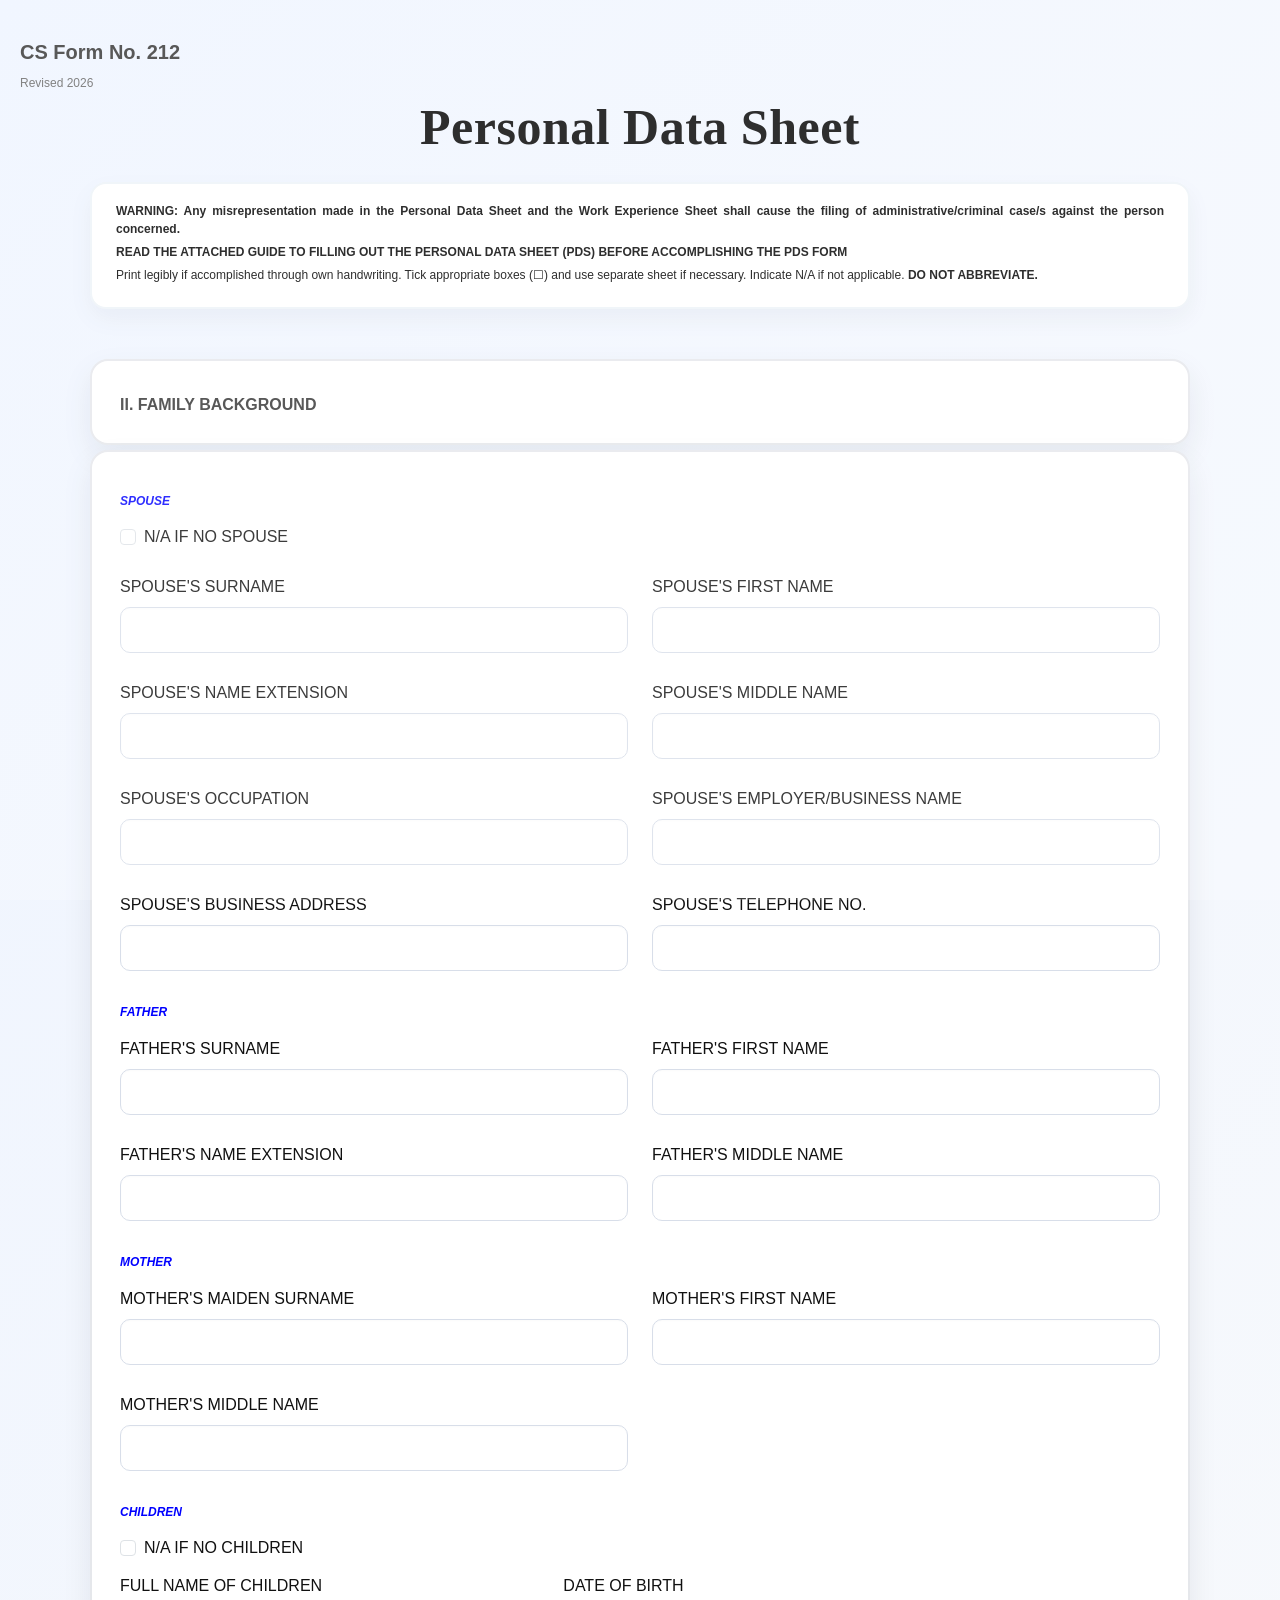
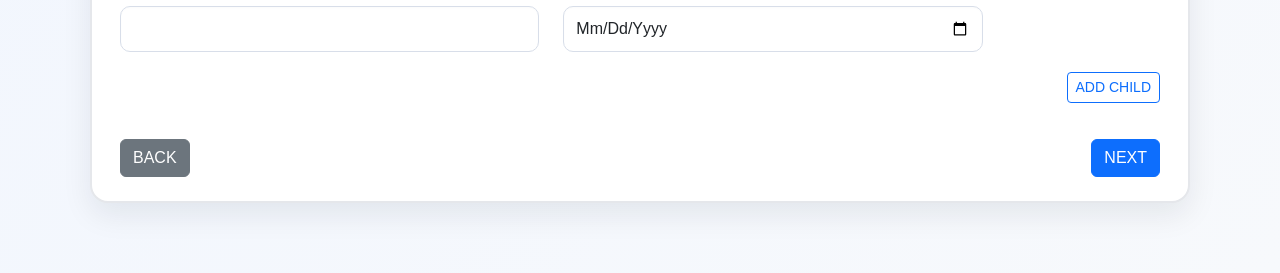
==== family.html @ dc4e7af7 "ds" ====
<!doctype html>
<html lang="en">
  <head>
    <meta charset="UTF-8" />
    <meta name="viewport" content="width=device-width, initial-scale=1.0" />
    <link rel="stylesheet" href="bootstrap/bootstrap.min.css" />
    <link rel="stylesheet" href="style.css" />
    <title>Family Background</title>
  </head>

  <body>
    <div class="container.text">
      <h1 class="h1">CS Form No. 212</h1>
      <p class="p1">Revised 2026</p>
    </div>

    <div class="title">
      <h2 class="title">Personal Data Sheet</h2>
    </div>

    <div class="warning">
      <p class="p1" style="font-weight: bold; color: black">
        WARNING: Any misrepresentation made in the Personal Data Sheet and the
        Work Experience Sheet shall cause the filing of administrative/criminal
        case/s against the person concerned.
      </p>
      <p class="p1" style="font-weight: bold; color: black">
        READ THE ATTACHED GUIDE TO FILLING OUT THE PERSONAL DATA SHEET (PDS)
        BEFORE ACCOMPLISHING THE PDS FORM
      </p>
      <p class="p1" style="color: black">
        Print legibly if accomplished through own handwriting. Tick appropriate
        boxes (☐) and use separate sheet if necessary. Indicate N/A if not
        applicable. <span style="font-weight: bold">DO NOT ABBREVIATE.</span>
      </p>
    </div>

    <div class="container text">
      <h3 class="h3">II. FAMILY BACKGROUND</h3>
    </div>

    <div class="container form-container">
      <h1 class="remark">SPOUSE</h1>
      <div class="row mb-3">
        <div class="col-md-12">
          <div class="form-check">
            <input class="form-check-input" type="checkbox" id="noSpouse" />
            <label class="form-check-label" for="noSpouse"
              >N/A IF NO SPOUSE</label
            >
          </div>
        </div>
      </div>

      <div class="row">
        <div class="col-md-6">
          <div class="mb-3">
            <label for="spouseSurname" class="form-label"
              >SPOUSE'S SURNAME</label
            >
            <input
              type="text"
              class="form-control spouse-field"
              id="spouseSurname"
            />
          </div>
        </div>
        <div class="col-md-6">
          <div class="mb-3">
            <label for="spouseFirstName" class="form-label"
              >SPOUSE'S FIRST NAME</label
            >
            <input
              type="text"
              class="form-control spouse-field"
              id="spouseFirstName"
            />
          </div>
        </div>
      </div>

      <div class="row">
        <div class="col-md-6">
          <div class="mb-3">
            <label for="spouseNameExtension" class="form-label"
              >SPOUSE'S NAME EXTENSION</label
            >
            <input
              type="text"
              class="form-control spouse-field"
              id="spouseNameExtension"
            />
          </div>
        </div>
        <div class="col-md-6">
          <div class="mb-3">
            <label for="spouseMiddleName" class="form-label"
              >SPOUSE'S MIDDLE NAME</label
            >
            <input
              type="text"
              class="form-control spouse-field"
              id="spouseMiddleName"
            />
          </div>
        </div>
      </div>

      <div class="row">
        <div class="col-md-6">
          <div class="mb-3">
            <label for="spouseOccupation" class="form-label"
              >SPOUSE'S OCCUPATION</label
            >
            <input
              type="text"
              class="form-control spouse-field"
              id="spouseOccupation"
            />
          </div>
        </div>
        <div class="col-md-6">
          <div class="mb-3">
            <label for="spouseEmployer" class="form-label"
              >SPOUSE'S EMPLOYER/BUSINESS NAME</label
            >
            <input
              type="text"
              class="form-control spouse-field"
              id="spouseEmployer"
            />
          </div>
        </div>
      </div>

      <div class="row">
        <div class="col-md-6">
          <div class="mb-3">
            <label for="spouseBusinessAddress" class="form-label"
              >SPOUSE'S BUSINESS ADDRESS</label
            >
            <input
              type="text"
              class="form-control spouse-field"
              id="spouseBusinessAddress"
            />
          </div>
        </div>
        <div class="col-md-6">
          <div class="mb-3">
            <label for="spouseTelephone" class="form-label"
              >SPOUSE'S TELEPHONE NO.</label
            >
            <input
              type="number"
              class="form-control spouse-field"
              id="spouseTelephone"
            />
          </div>
        </div>
      </div>

      <h1 class="remark">FATHER</h1>
      <div class="row">
        <div class="col-md-6">
          <div class="mb-3">
            <label for="fatherSurname" class="form-label"
              >FATHER'S SURNAME</label
            >
            <input type="text" class="form-control" id="fatherSurname" />
          </div>
        </div>
        <div class="col-md-6">
          <div class="mb-3">
            <label for="fatherFirstName" class="form-label"
              >FATHER'S FIRST NAME</label
            >
            <input type="text" class="form-control" id="fatherFirstName" />
          </div>
        </div>
      </div>

      <div class="row">
        <div class="col-md-6">
          <div class="mb-3">
            <label for="fatherNameExtension" class="form-label"
              >FATHER'S NAME EXTENSION</label
            >
            <input type="text" class="form-control" id="fatherNameExtension" />
          </div>
        </div>
        <div class="col-md-6">
          <div class="mb-3">
            <label for="fatherMiddleName" class="form-label"
              >FATHER'S MIDDLE NAME</label
            >
            <input type="text" class="form-control" id="fatherMiddleName" />
            <i
              class="bi bi-exclamation-triangle-fill input-warning"
              id="fatherMiddleName"
              data-bs-toggle="tooltip"
              data-bs-placement="top"
              title="Please fill out this field"
            >
            </i>
          </div>
        </div>
      </div>

      <h1 class="remark">MOTHER</h1>
      <div class="row">
        <div class="col-md-6">
          <div class="mb-3">
            <label for="motherMaidenSurname" class="form-label"
              >MOTHER'S MAIDEN SURNAME</label
            >
            <input type="text" class="form-control" id="motherMaidenSurname" />
          </div>
        </div>
        <div class="col-md-6">
          <div class="mb-3">
            <label for="motherFirstName" class="form-label"
              >MOTHER'S FIRST NAME</label
            >
            <input type="text" class="form-control" id="motherFirstName" />
          </div>
        </div>
      </div>

      <div class="row">
        <div class="col-md-6">
          <div class="mb-3">
            <label for="motherMiddleName" class="form-label"
              >MOTHER'S MIDDLE NAME</label
            >
            <input type="text" class="form-control" id="motherMiddleName" />
          </div>
        </div>
      </div>

      <h1 class="remark">CHILDREN</h1>
      <div class="row mb-3">
        <div class="col-md-12">
          <div class="form-check">
            <input class="form-check-input" type="checkbox" id="noChildren" />
            <label class="form-check-label" for="noChildren"
              >N/A IF NO CHILDREN</label
            >
          </div>
        </div>
      </div>

      <div id="childrenContainer">
        <div class="child-entry row mb-3" data-base="true">
          <div class="col-md-5">
            <div class="mb-3">
              <label for="childFullName" class="form-label"
                >FULL NAME OF CHILDREN</label
              >
              <input
                type="text"
                class="form-control child-field"
                id="childFullName"
              />
            </div>
          </div>
          <div class="col-md-5">
            <div class="mb-3">
              <label for="childDateOfBirth" class="form-label"
                >DATE OF BIRTH</label
              >
              <input
                type="date"
                class="form-control child-field"
                id="childDateOfBirth"
              />
            </div>
          </div>
        </div>
      </div>

      <div class="row mb-3">
        <div class="col-md-12 d-flex justify-content-end">
          <button
            type="button"
            class="btn btn-outline-primary btn-sm"
            id="addChildBtn"
          >
            ADD CHILD
          </button>
        </div>
      </div>

      <div class="row mt-4">
        <div class="col-md-6">
          <a href="personal.html" class="btn btn-secondary">BACK</a>
        </div>
        <div class="col-md-6 d-flex justify-content-end">
          <a href="education.html" class="btn btn-primary" id="nextButton1"
            >NEXT</a
          >
        </div>
      </div>
    </div>

    <script src="https://code.jquery.com/jquery-3.7.1.min.js"></script>
    <script src="bootstrap/bootstrap.bundle.min.js"></script>
    <script src="script.js"></script>
    <script src="family.js"></script>
  </body>
</html>
---- style.css ----
body {

    font-family: Arial, sans-serif;

    margin: 0;

    padding: 40px 20px;

    background: linear-gradient(135deg, #eef4ff 0%, #f7f9fc 100%);

    color: #111;

}

body::before {

    content: "";

    position: fixed;

    inset: 0;

    background: rgba(255, 255, 255, 0.18);

    pointer-events: none;

}

.container.text,
.container.form-container {

    background: #ffffff;

    border: 2px solid #e5e7eb;

    box-shadow: 0 12px 30px rgba(15, 23, 42, 0.08);

    border-radius: 18px;

    padding: 24px 28px;

}

.container.text {

    max-width: 1100px;

    margin: 0 auto 20px auto;

    margin-bottom: 5px;

    text-align: justify;

}

.container.form-container {

    max-width: 1100px;

    margin: 0 auto 30px auto;

}

.title {

    font-size: 50px;

    color: #000;

    margin-bottom: 25px;

    text-align: center;

    font-weight: bold;

    font-family: serif;

    letter-spacing: 0.5px;

}

.h1 {

    font-size: 20px;

    color: #333;

    margin-bottom: 10px;

    font-weight: bold;

}

.h2 {

    font-size: 18px;

    color: #333;

    margin-bottom: 10px;

    font-weight: bold;

}

.h3 {

    font-size: 16px;

    color: #333;

    margin-top: 10px;

    margin-bottom: 5px;

    font-weight: bold;

}

.p1 {

    font-size: 12px;

    color: #666;

    margin-bottom: 5px;

    text-align: justify;

}

.p2 {

    font-size: 12px;

    color: #666;

    margin-bottom: 10px;

    text-align: justify;

}

.p3 {

    font-size: 12px;

    color: #666;

    margin-bottom: 10px;

    text-align: justify;

}

.warning {

    margin-bottom: 50px;

    max-width: 1100px;

    margin-left: auto;

    margin-right: auto;

    background: #ffffff;

    border: 2px solid #edf2f7;

    border-radius: 16px;

    padding: 18px 24px;

    box-shadow: 0 10px 24px rgba(15, 23, 42, 0.05);

}

.form-container {

    padding: 20px;

    max-width: 900px;

}

.form-label,
.form-control::placeholder,
.form-select::placeholder,
select {

    text-transform: uppercase;

}

input {

    text-transform: capitalize;

}

.form-control,
.form-select {

    border: 1.5px solid #d8dee9;

    border-radius: 10px;

    padding: 10px 12px;

    background: #fff;

    box-shadow: inset 0 1px 2px rgba(15, 23, 42, 0.02);

}

.form-control:focus,
.form-select:focus {

    border-color: #7aa2ff;

    box-shadow: 0 0 0 0.2rem rgba(122, 162, 255, 0.15);

}

.row {

    display: flex;

    flex-wrap: wrap;

    margin: -12px;

}

.col-md-6 {

    flex: 0 0 50%;

    padding: 12px;

}

.remark {

    font-size: 12px;

    color: blue;

    margin-top: 18px;

    margin-bottom: 18px;

    text-align: justify;

    font-style: italic;

    font-weight: bold;

}

.form-check {

    margin-top: 10px;

    align-items: center;

    margin-bottom: 10px;

}

.form-control.is-valid,
.form-select.is-valid {

    border: 2px solid green;

}

.form-control.is-invalid,
.form-select.is-invalid {

    border: 2px solid red;

}

.invalid-feedback {

    font-size: 13px;

    font-weight: bold;

}

.valid-feedback {

    font-size: 13px;

    font-weight: bold;

    color: green;

}

input[type="number"]::-webkit-inner-spin-button,
input[type="number"]::-webkit-outer-spin-button {
    -webkit-appearance: none;
    margin: 0;
}
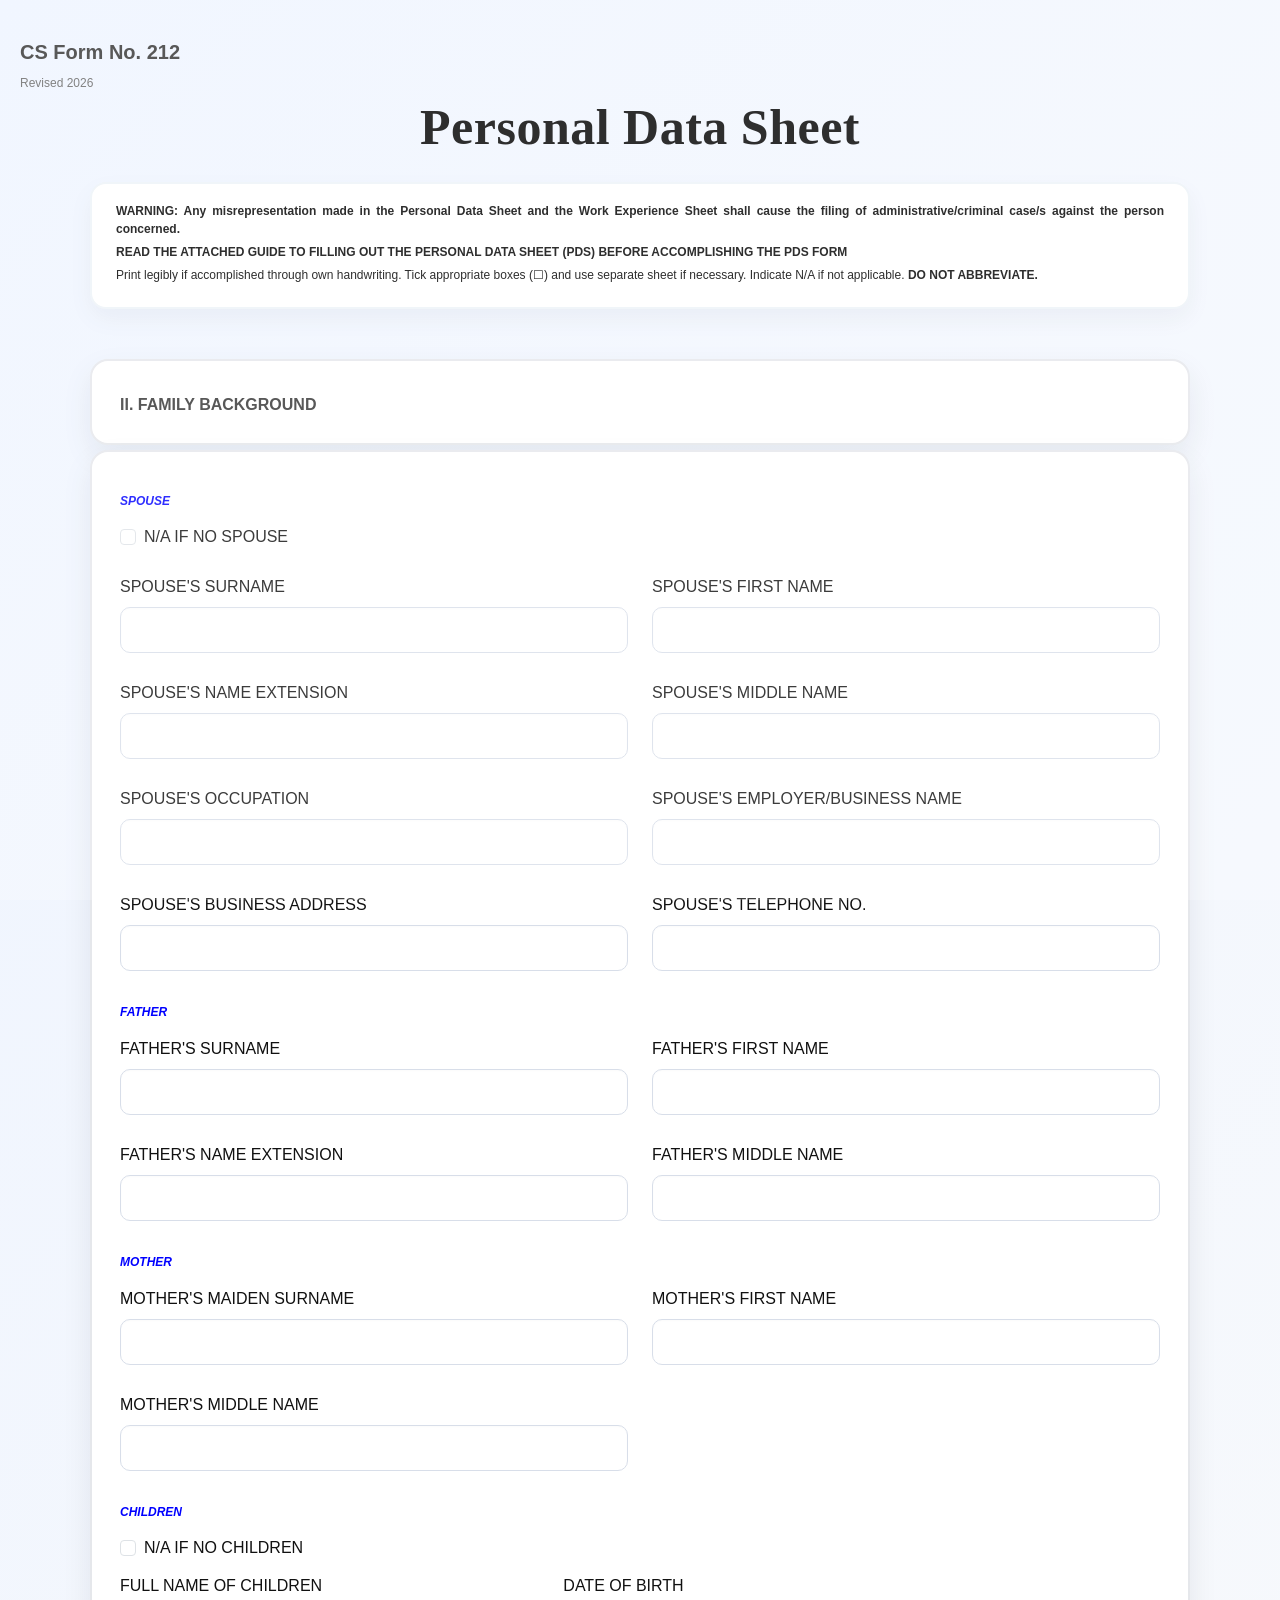
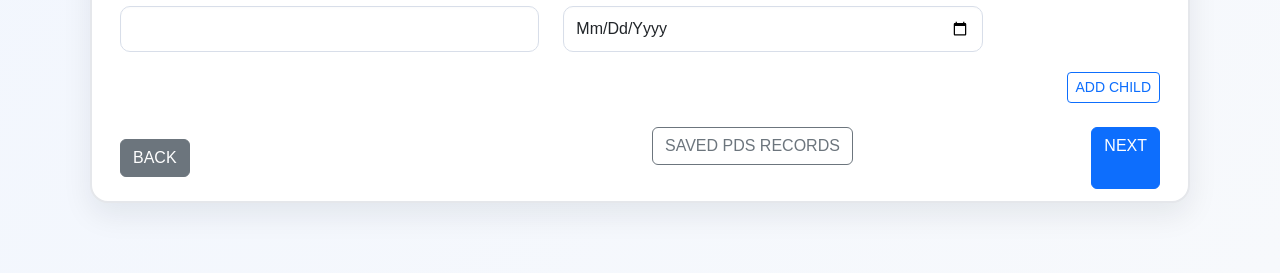
==== commit 119e4e00: "a" ====
--- a/family.html
+++ b/family.html
@@ -8,7 +8,7 @@
     <title>Family Background</title>
   </head>
 
-  <body>
+  <body data-section="family">
     <div class="container.text">
       <h1 class="h1">CS Form No. 212</h1>
       <p class="p1">Revised 2026</p>
@@ -295,7 +295,10 @@
         <div class="col-md-6">
           <a href="personal.html" class="btn btn-secondary">BACK</a>
         </div>
-        <div class="col-md-6 d-flex justify-content-end">
+        <div class="col-md-3">
+          <a href="view_pds.php" class="btn btn-outline-secondary">SAVED PDS RECORDS</a>
+        </div>
+        <div class="col-md-3 d-flex justify-content-end">
           <a href="education.html" class="btn btn-primary" id="nextButton1"
             >NEXT</a
           >
@@ -307,5 +310,6 @@
     <script src="bootstrap/bootstrap.bundle.min.js"></script>
     <script src="script.js"></script>
     <script src="family.js"></script>
+    <script src="pds.js"></script>
   </body>
 </html>
--- a/style.css
+++ b/style.css
@@ -268,6 +268,11 @@
 
 }
 
+
+/* =========================================
+   VALIDATION
+   ========================================= */
+
 .form-control.is-valid,
 .form-select.is-valid {
 
